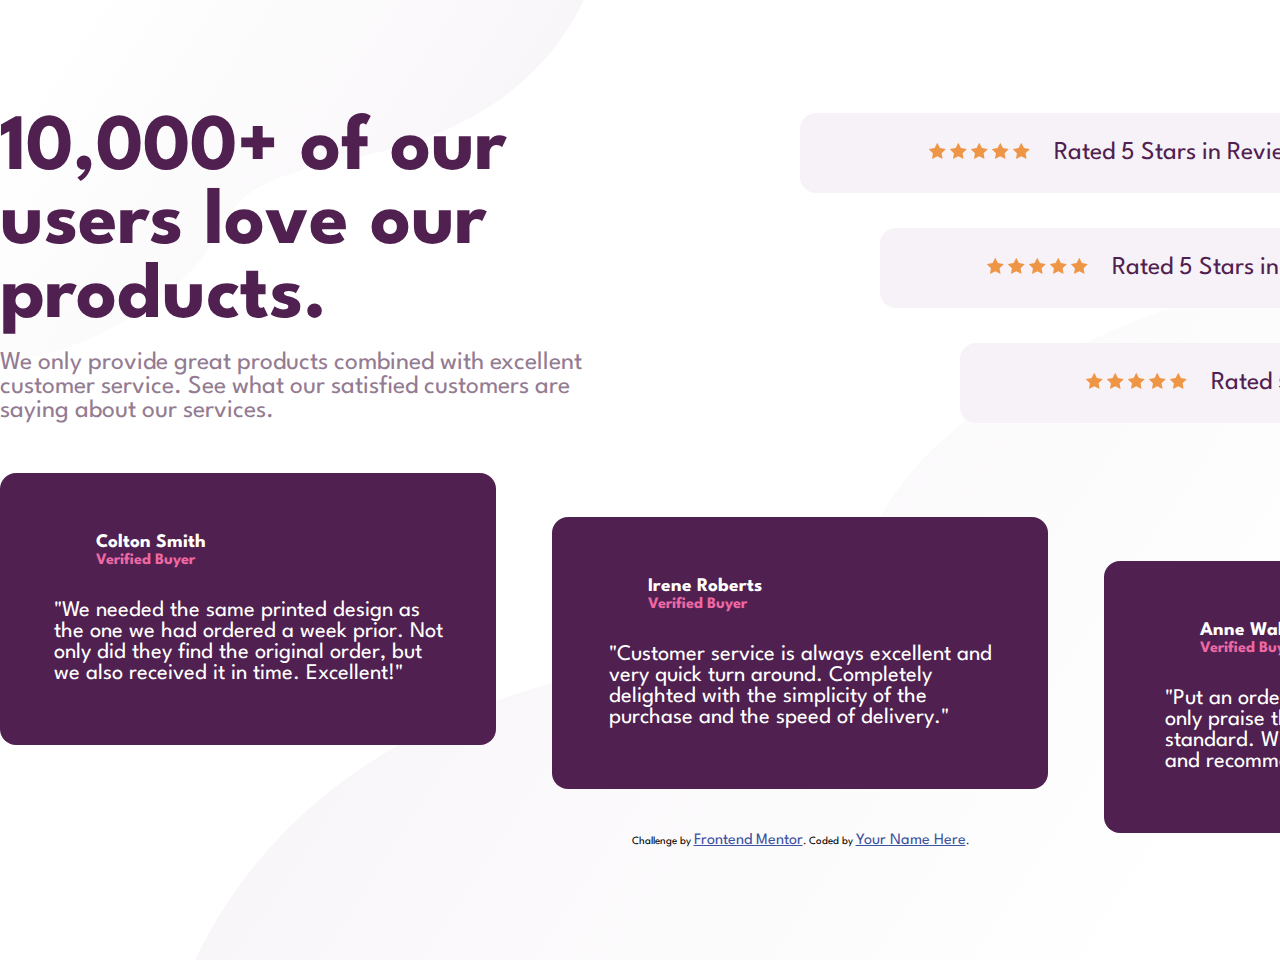
==== social-proof-section-master/index.html @ fdf39d5c "Add files via upload" ====
<!DOCTYPE html>
<html lang="en">
  <head>
    <meta charset="UTF-8" />
    <meta name="viewport" content="width=device-width, initial-scale=1.0" />
    <!-- displays site properly based on user's device -->
    <link rel="stylesheet" href="./css/style.css">
    <link rel="preconnect" href="https://fonts.googleapis.com">
    <link rel="preconnect" href="https://fonts.gstatic.com" crossorigin>
    <link href="https://fonts.googleapis.com/css2?family=League+Spartan:wght@400;500;700&display=swap" rel="stylesheet">

    <link
      rel="icon"
      type="image/png"
      sizes="32x32"
      href="./images/favicon-32x32.png"
    />

    <title>Frontend Mentor | Social proof section</title>

    <!-- Feel free to remove these styles or customise in your own stylesheet 👍 -->
    <style>
      .attribution {
        font-size: 11px;
        text-align: center;
      }
      .attribution a {
        color: hsl(228, 45%, 44%);
      }
    </style>
  </head>
  <body>
    <main>
      <div class="text">
        <h2>10,000+ of our <br>users love our <br>products.</h2>
        <p> We only provide great products combined with excellent <br>customer service.
        See what our satisfied customers are <br>saying about our services.</p>
      </div>
      <div class="stars">
        <div class="firststar">
          <div class="fivestar">
            <img src="./images/icon-star.svg" alt="star">
            <img src="./images/icon-star.svg" alt="star">
            <img src="./images/icon-star.svg" alt="star">
            <img src="./images/icon-star.svg" alt="star">
            <img src="./images/icon-star.svg" alt="star">
          </div>
          <p> &nbsp&nbsp&nbsp&nbspRated 5 Stars in Reviews</p>
        </div>
        <div class="guru">
          <div class="fivestar">
            <img src="./images/icon-star.svg" alt="star">
            <img src="./images/icon-star.svg" alt="star">
            <img src="./images/icon-star.svg" alt="star">
            <img src="./images/icon-star.svg" alt="star">
            <img src="./images/icon-star.svg" alt="star">
          </div>
          <p> &nbsp&nbsp&nbsp&nbspRated 5 Stars in Report Guru</p>
        </div>
        <div class="best">
          <div class="fivestar">
            <img src="./images/icon-star.svg" alt="star">
            <img src="./images/icon-star.svg" alt="star">
            <img src="./images/icon-star.svg" alt="star">
            <img src="./images/icon-star.svg" alt="star">
            <img src="./images/icon-star.svg" alt="star">
          </div>
          <p> &nbsp&nbsp&nbsp&nbspRated 5 Stars in BestTech</p>
        </div>
      </div>
     

      <div class="reviews">
        <div class="card1">
          <h3>Colton Smith <span class="purple"><br>Verified Buyer</span></h3>
          <p class="comment">  "We needed the same printed design as <br>the one we had ordered a week prior.
            Not <br>only did they find the original order, but <br>we also received it in time.
            Excellent!"</p>
        </div>
        <div class="card2">
          <h3>Irene Roberts  <span class="purple"><br>Verified Buyer</span></h3>
          <p class="comment">"Customer service is always excellent and <br>very quick turn around. Completely<br>
            delighted with the simplicity of the <br>purchase and the speed of delivery."</p>
        </div>
        <div class="card3">
          <h3>Anne Wallace <span class="purple"><br>Verified Buyer</span></h3>
          <p class="comment">"Put an order with this company and can <br>only praise them for the very high
            <br>standard. Will definitely use them again <br>and recommend them to everyone!"</p>
        </div>
      </div>
    </main>

    

 
    <div class="attribution">
      Challenge by
      <a href="https://www.frontendmentor.io?ref=challenge" target="_blank"
        >Frontend Mentor</a
      >. Coded by <a href="#">Your Name Here</a>.
    </div>
  </body>
</html>
---- social-proof-section-master/css/style.css ----
*{
 margin:0;
 padding:0;
 font-family: 'League Spartan', sans-serif;
 font-size:1rem;
}

body{
 background-image:url(../images/bg-pattern-bottom-desktop.svg),url(../images/bg-pattern-top-desktop.svg);
 background-repeat: no-repeat, no-repeat;
 background-position:right bottom,top left;
 height: 60rem;
 display:flex;
 flex-wrap: wrap;
 align-items:center;
 justify-content: center;
 flex-direction: column;
}

main{
 display:grid;
 height:45rem;
 width:100rem;

}

.text{
 grid-column: 1/2;
 grid-row:1/2;
 display:flex;
 flex-wrap: wrap;
 flex-direction: column;
 width:50rem;
 height:22.5rem;
}

.stars{
 grid-column: 2/3;
 grid-row:1/2;
 display:flex;
 flex-wrap: wrap;
 flex-direction: column;
}


.reviews{
 grid-column:1/3;
 grid-row:2/3;
 display:flex;
 flex-wrap: wrap;
 height:22.5rem;
 justify-content: space-between;
}

h2{
 font-size: 5rem;
 color: hsl(300, 43%, 22%);
 margin-bottom: 1rem;
}
p{
 color:hsl(303, 10%, 53%);
 font-size:1.6rem;
 font-weight: 400;
}

.stars{
 display:flex;
 flex-wrap: wrap;
 flex-direction: column;
 width:50rem;
}

.firststar,.guru,.best{
 display:flex;
 flex-wrap: wrap;
 width:40rem;
 height:5rem;
 align-items: center;
 justify-content: center;
 margin-bottom:2.2rem;
 background-color:hsl(300, 24%, 96%);
 border-radius:1rem;
 font-weight: 500;
}

.best{
 margin-bottom: 0;
 align-self: flex-end;
}

.guru{
 align-self: center;
}

.stars .p{
 color: hsl(300, 43%, 22%);
}

.card1,.card2,.card3{
 background-color:  hsl(300, 43%, 22%);
 width:31rem;
 height:17rem;
 display:flex;
 align-items: center;
 justify-content: center;
 flex-direction: column;
 border-radius: 1rem;
}

.card2{
 align-self: center;
}

.card3{
 align-self: flex-end;
}

.reviews p,h3{
 color:white;
 font-size: 1.4rem;
}

h3{
 margin-bottom:2rem;
 font-size: 1.2rem;
 align-self: flex-start;
 margin-left: 6rem;
}

.firststar p,.guru p,.best p{
 color:hsl(300, 43%, 22%);
}

h3 span{
 color:hsl(333, 80%, 67%);
}
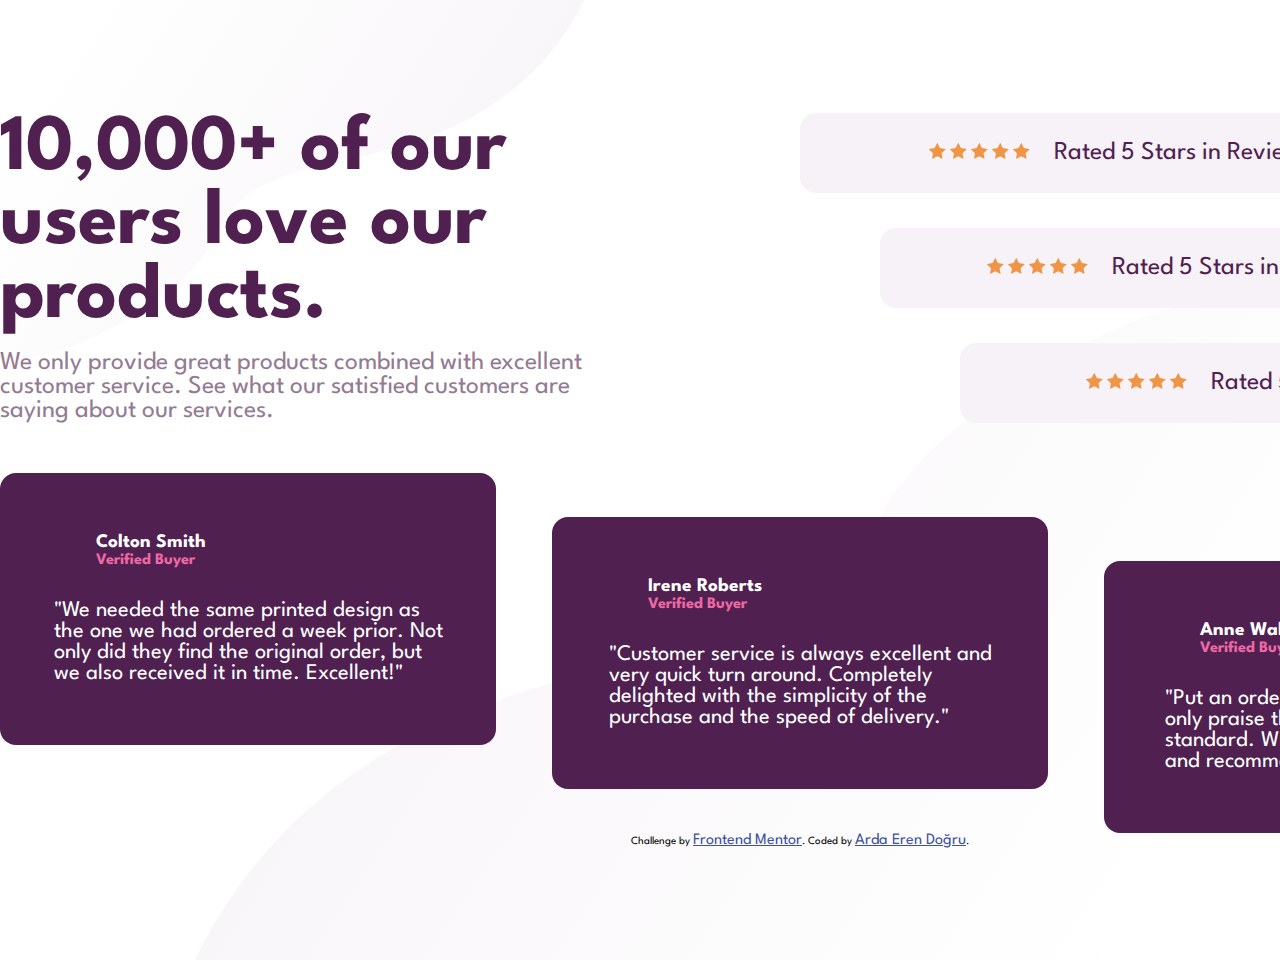
==== commit 2f3b6a62: "Update index.html" ====
--- a/social-proof-section-master/index.html
+++ b/social-proof-section-master/index.html
@@ -97,7 +97,7 @@
       Challenge by
       <a href="https://www.frontendmentor.io?ref=challenge" target="_blank"
         >Frontend Mentor</a
-      >. Coded by <a href="#">Your Name Here</a>.
+      >. Coded by <a href="http://www.ardaerendogru.com">Arda Eren Doğru</a>.
     </div>
   </body>
 </html>
